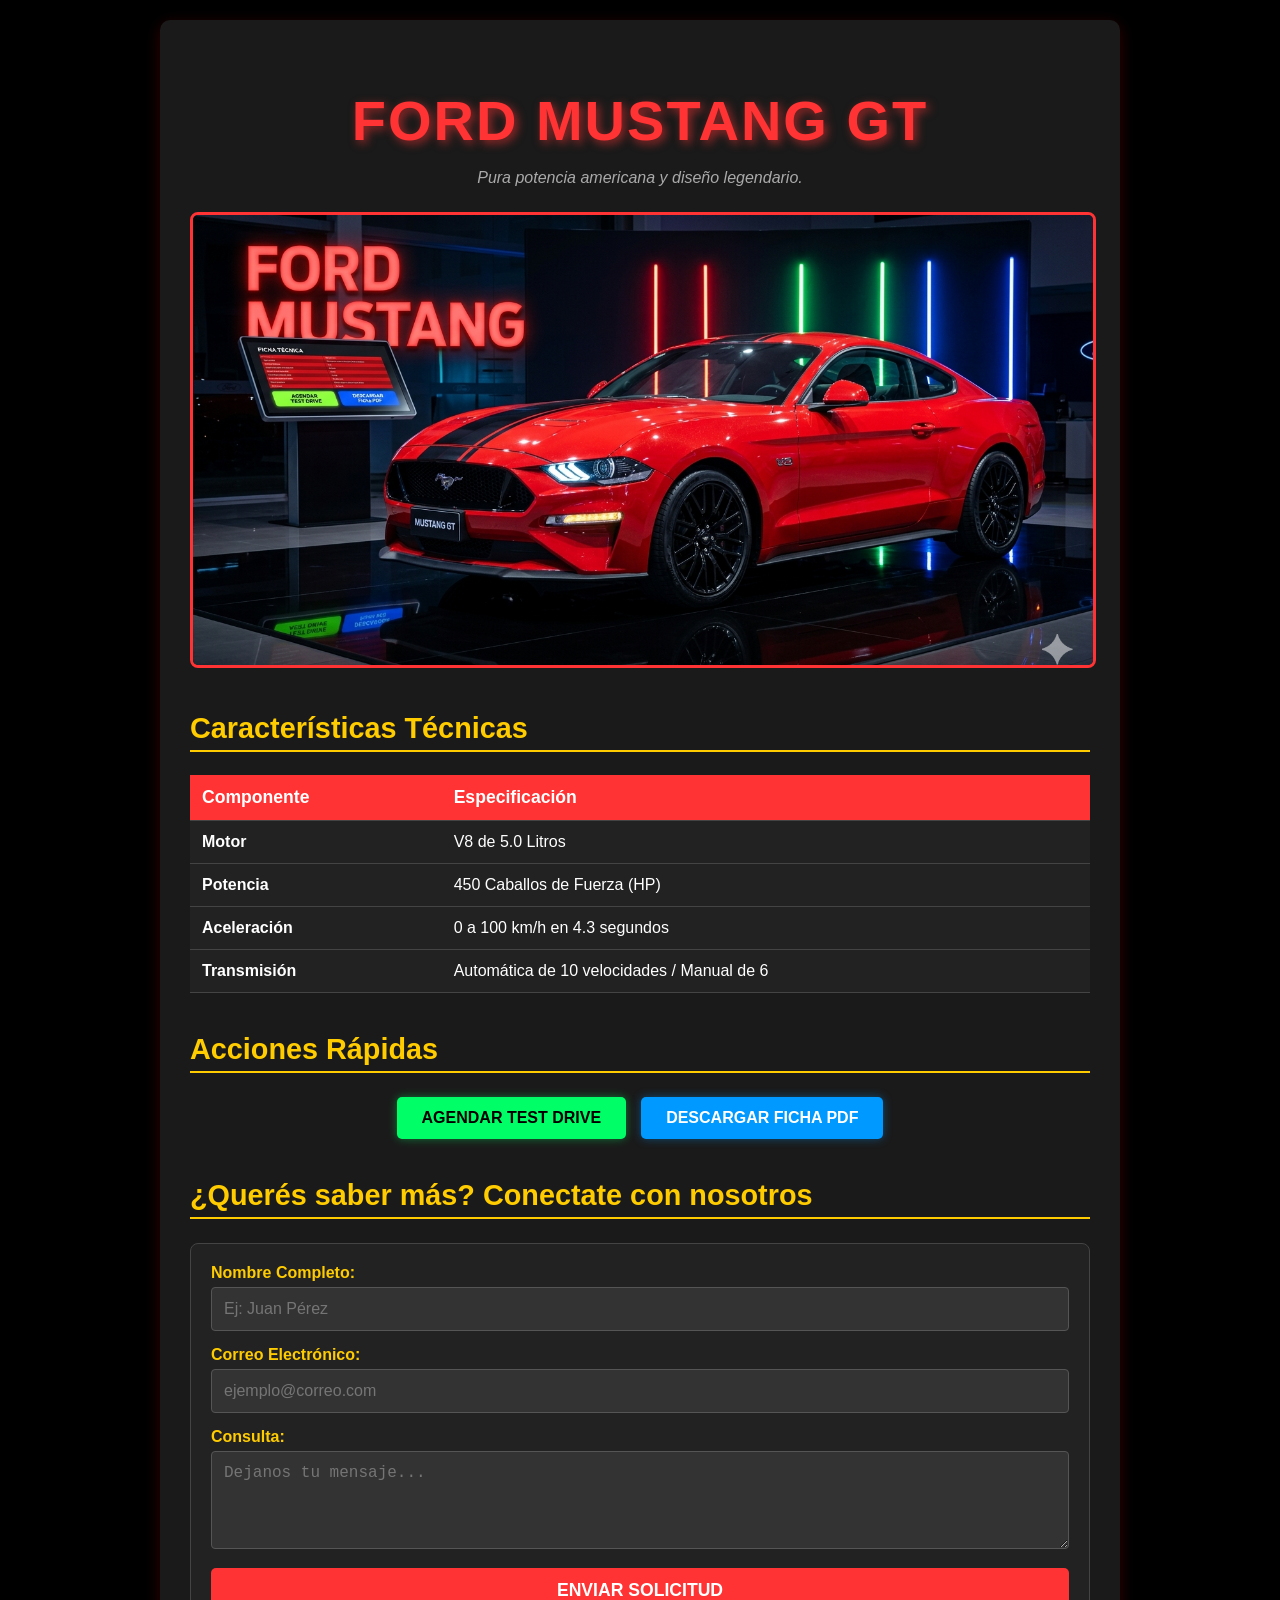
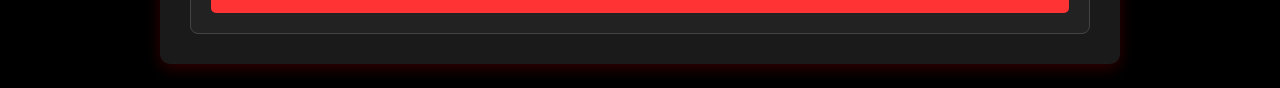
==== index.html @ 791cee48 "pre entrega" ====
<!DOCTYPE html>
<html lang="es">
<head>
    <meta charset="UTF-8">
    <meta name="viewport" content="width=device-width, initial-scale=1.0">
    <title>Ford Mustang - El Rey de la Ruta</title>
<link rel="stylesheet" href="prueba.css"
</head>
<body>

    <div class="container">
        <h1>FORD MUSTANG GT</h1>
        <p class="subtitulo">Pura potencia americana y diseño legendario.</p>

        <img src="img/auto.jpg" alt="Ford Mustang Rojo" class="auto-img">

        <h2>Características Técnicas</h2>
        <table>
            <thead>
                <tr>
                    <th>Componente</th>
                    <th>Especificación</th>
                </tr>
            </thead>
            <tbody>
                <tr>
                    <td><strong>Motor</strong></td>
                    <td>V8 de 5.0 Litros</td>
                </tr>
                <tr>
                    <td><strong>Potencia</strong></td>
                    <td>450 Caballos de Fuerza (HP)</td>
                </tr>
                <tr>
                    <td><strong>Aceleración</strong></td>
                    <td>0 a 100 km/h en 4.3 segundos</td>
                </tr>
                <tr>
                    <td><strong>Transmisión</strong></td>
                    <td>Automática de 10 velocidades / Manual de 6</td>
                </tr>
            </tbody>
        </table>

        <h2>Acciones Rápidas</h2>
        <div class="btn-container">
            <button class="btn btn-primary">Agendar Test Drive</button>
            <button class="btn btn-secondary">Descargar Ficha PDF</button>
        </div>

        <h2>¿Querés saber más? Conectate con nosotros</h2>
        <form>
            <div class="form-group">
                <label for="nombre">Nombre Completo:</label>
                <input type="text" id="nombre" placeholder="Ej: Juan Pérez" required>
            </div>
            
            <div class="form-group">
                <label for="email">Correo Electrónico:</label>
                <input type="email" id="email" placeholder="ejemplo@correo.com" required>
            </div>

            <div class="form-group">
                <label for="mensaje">Consulta:</label>
                <textarea id="mensaje" rows="4" placeholder="Dejanos tu mensaje..."></textarea>
            </div>

            <button type="submit" class="btn btn-submit">Enviar Solicitud</button>
        </form>
    </div>

</body>
</html>
---- prueba.css ----
/* ==========================================
   ESTILOS GENERALES Y FONDO NEGRO
   ========================================== */
body {
    background-color: #000000; /* Fondo 100% negro absoluto */
    color: #ffffff;            /* Texto blanco para que resalte */
    font-family: 'Segoe UI', Arial, sans-serif;
    margin: 0;
    padding: 20px;
}

/* Contenedor centralizado */
.container {
    max-width: 900px;
    margin: 0 auto;
    background-color: #1a1a1a; /* Fondo gris muy oscuro para el bloque central */
    padding: 30px;
    border-radius: 10px;
    box-shadow: 0 4px 15px rgba(255, 0, 0, 0.2); /* Sombra roja sutil */
}

/* ==========================================
   TEXTOS Y TÍTULOS RESALTADOS (LETRAS GRANDES)
   ========================================== */
h1 {
    font-size: 3.5rem; /* Tamaño de letra gigante */
    text-align: center;
    color: #ff3333; /* Rojo deportivo vibrante */
    text-transform: uppercase;
    letter-spacing: 2px;
    margin-bottom: 5px;
    text-shadow: 3px 3px 10px rgba(255, 51, 51, 0.6); /* Destello brillante */
}

.subtitulo {
    text-align: center; 
    font-style: italic; 
    color: #aaa;
    margin-bottom: 25px;
}

h2 {
    font-size: 1.8rem;
    color: #ffcc00; /* Amarillo para resaltar subsecciones */
    border-bottom: 2px solid #ffcc00;
    padding-bottom: 5px;
    margin-top: 40px;
}

/* ==========================================
   IMAGEN DEL AUTO
   ========================================== */
.auto-img {
    width: 100%;
    max-height: 450px;
    object-fit: cover;
    border-radius: 8px;
    border: 3px solid #ff3333; /* Borde rojo que combina con el título */
}

/* ==========================================
   TABLA DE ESPECIFICACIONES
   ========================================== */
table {
    width: 100%;
    border-collapse: collapse;
    margin-top: 15px;
    background-color: #222222;
}

th, td {
    padding: 12px;
    text-align: left;
    border-bottom: 1px solid #444;
}

th {
    background-color: #ff3333; /* Encabezado rojo */
    color: white;
    font-size: 1.1rem;
}

/* Efecto al pasar el mouse por las filas */
tr:hover {
    background-color: #2a2a2a;
}

/* ==========================================
   BOTONES CON COLORES RESALTADOS
   ========================================== */
.btn-container {
    display: flex;
    gap: 15px;
    margin-top: 20px;
    justify-content: center;
}

.btn {
    padding: 12px 25px;
    font-size: 1rem;
    font-weight: bold;
    border: none;
    border-radius: 5px;
    cursor: pointer;
    text-transform: uppercase;
    transition: transform 0.2s, filter 0.2s; /* Animación suave */
}

/* Botón Verde Neón */
.btn-primary {
    background-color: #00ff66; 
    color: #000000;
    box-shadow: 0 0 10px rgba(0, 255, 102, 0.4);
}

/* Botón Azul Eléctrico */
.btn-secondary {
    background-color: #0099ff; 
    color: #ffffff;
    box-shadow: 0 0 10px rgba(0, 153, 255, 0.4);
}

/* Efecto Hover: se agrandan y brillan más al pasar el cursor */
.btn:hover {
    transform: scale(1.05);
    filter: brightness(1.25);
}

/* ==========================================
   FORMULARIO INTERACTIVO
   ========================================== */
form {
    background-color: #222222;
    padding: 20px;
    border-radius: 8px;
    border: 1px solid #444;
    margin-top: 15px;
}

.form-group {
    margin-bottom: 15px;
}

label {
    display: block;
    margin-bottom: 5px;
    color: #ffcc00;
    font-weight: bold;
}

input[type="text"], input[type="email"], textarea {
    width: 100%;
    padding: 12px;
    box-sizing: border-box;
    background-color: #333333;
    border: 1px solid #555555;
    color: #ffffff;
    border-radius: 4px;
    font-size: 1rem;
}

/* Cuando hacés clic para escribir, el borde se vuelve rojo */
input:focus, textarea:focus {
    outline: none;
    border-color: #ff3333;
    box-shadow: 0 0 5px rgba(255, 51, 51, 0.5);
}

/* Botón de Enviar Formulario */
.btn-submit {
    background-color: #ff3333;
    color: white;
    width: 100%;
    padding: 12px;
    font-size: 1.1rem;
}
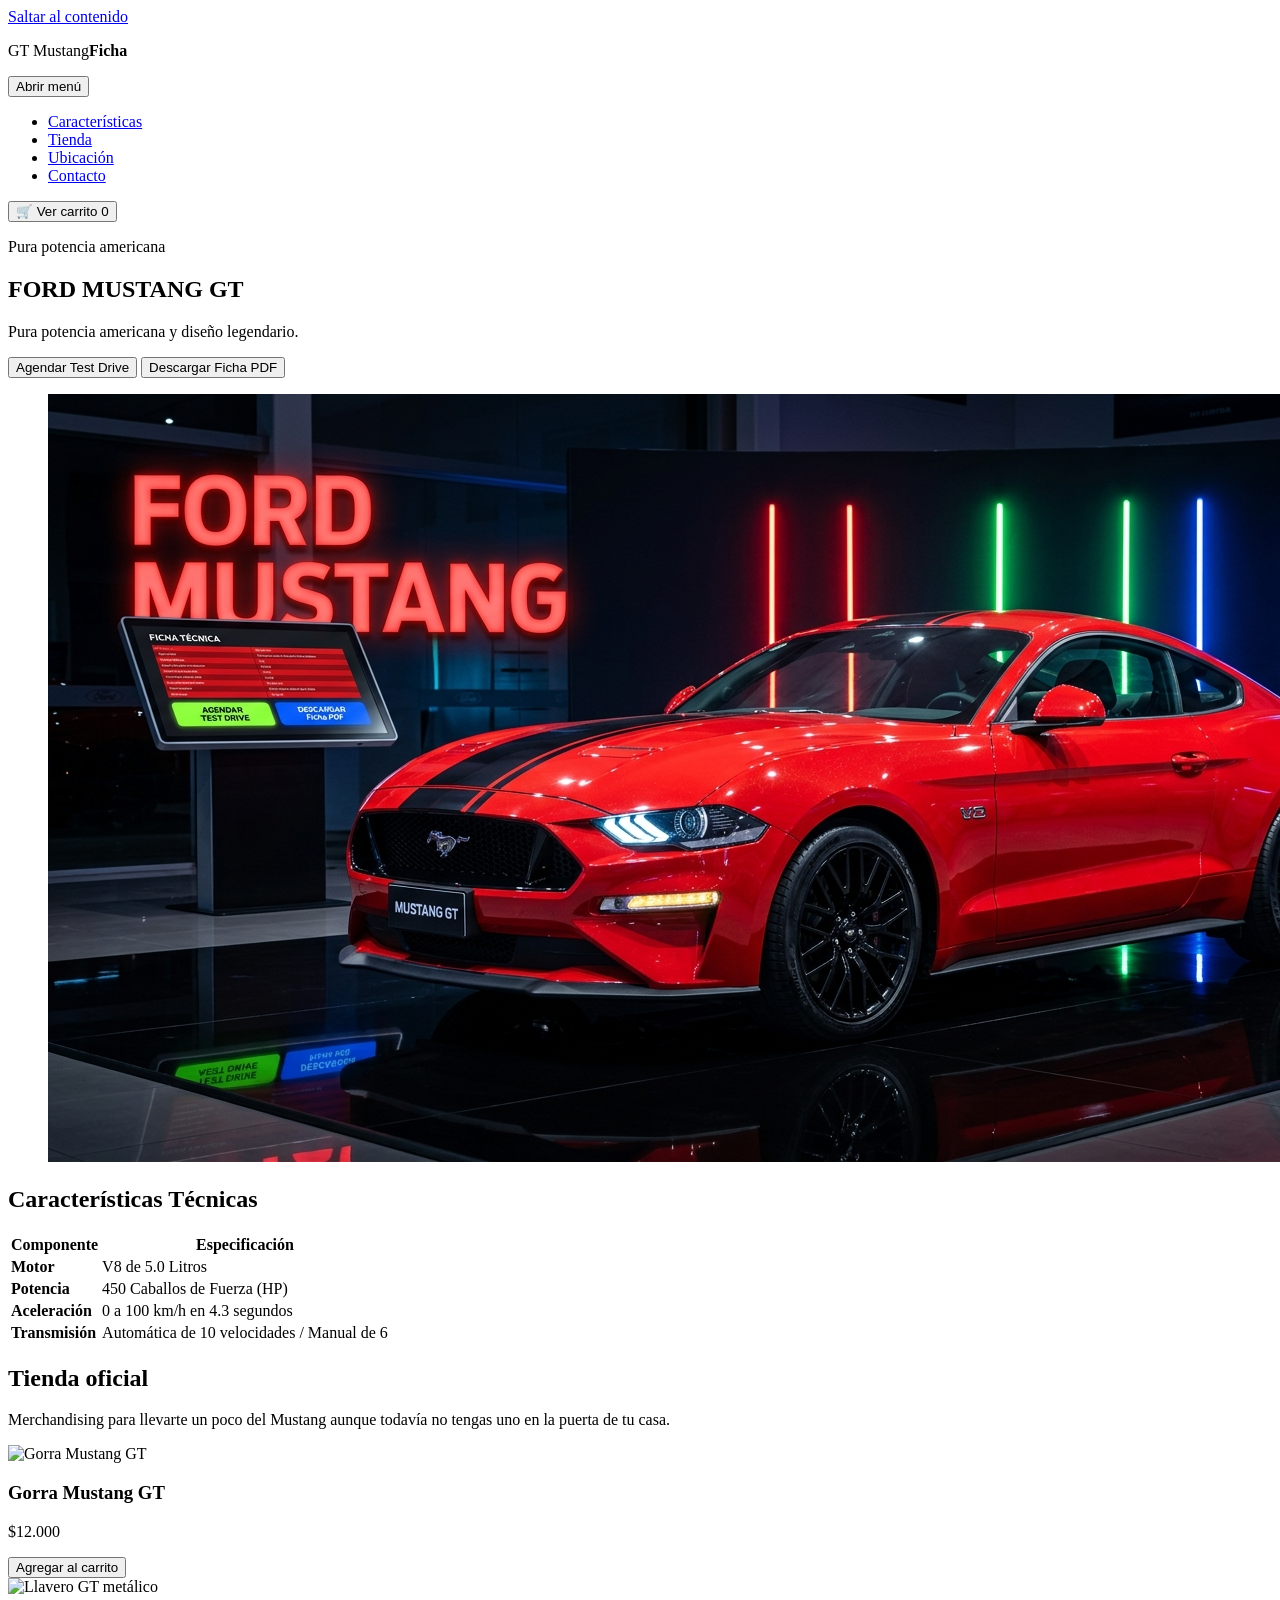
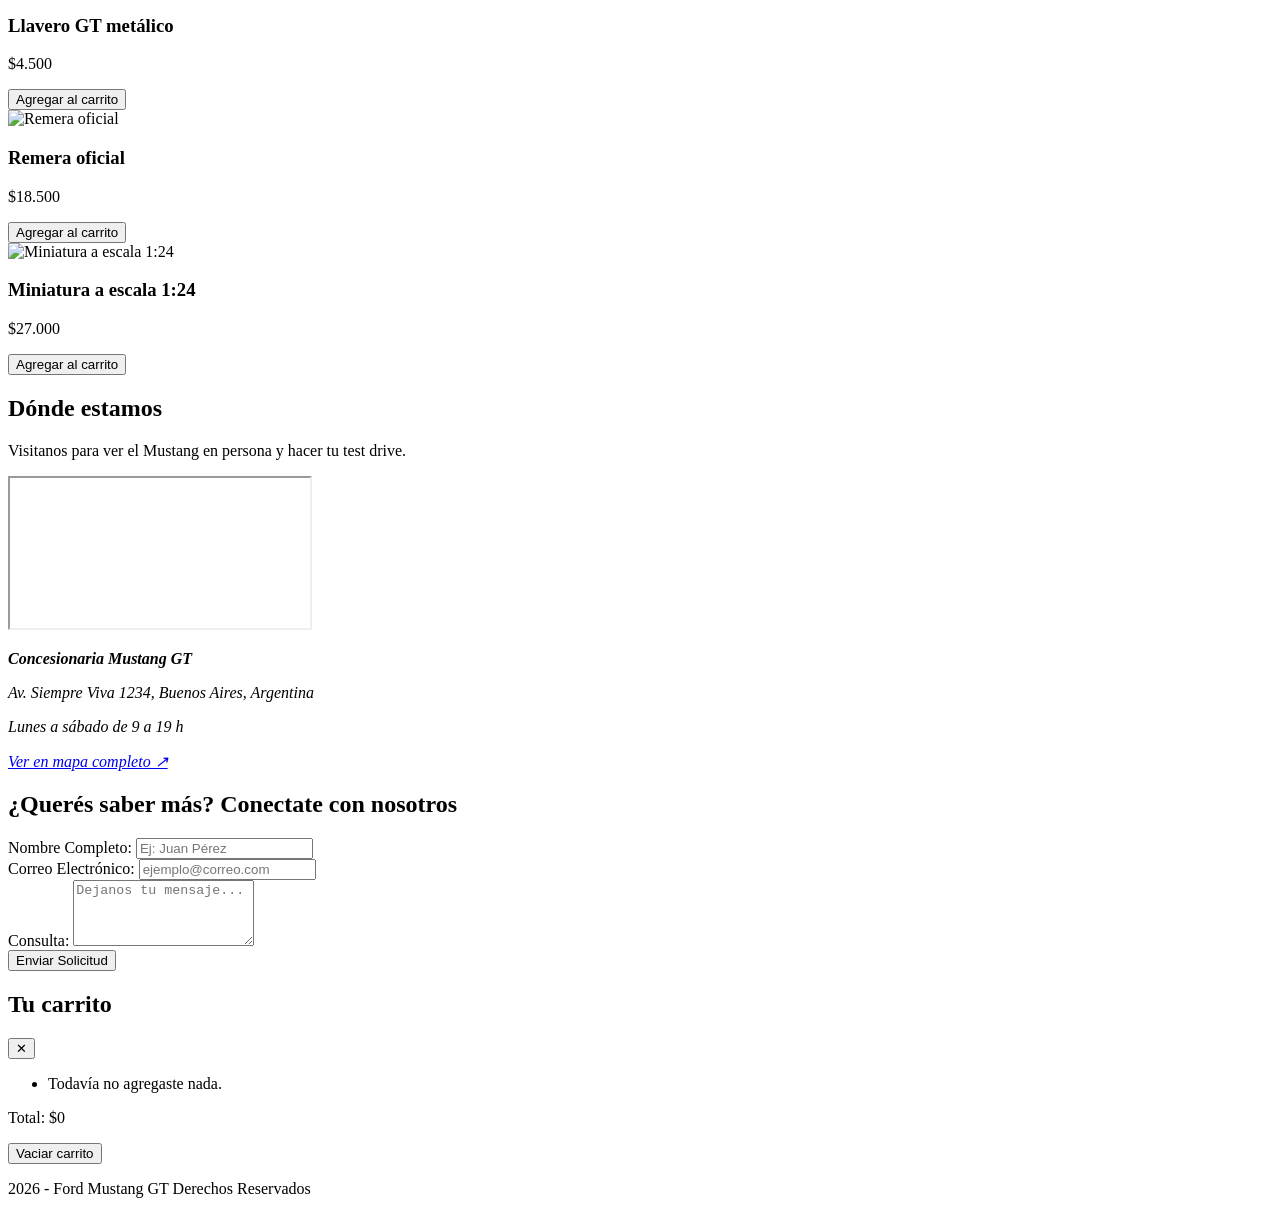
==== commit a6cdd829: "Update index.html" ====
--- a/index.html
+++ b/index.html
@@ -1,73 +1,217 @@
 <!DOCTYPE html>
 <html lang="es">
 <head>
-    <meta charset="UTF-8">
-    <meta name="viewport" content="width=device-width, initial-scale=1.0">
-    <title>Ford Mustang - El Rey de la Ruta</title>
-<link rel="stylesheet" href="prueba.css"
+  <meta charset="UTF-8">
+  <meta name="viewport" content="width=device-width, initial-scale=1.0">
+  <meta name="description" content="Ficha técnica interactiva del Ford Mustang GT: especificaciones, tienda oficial, ubicación y formulario de contacto.">
+  <title>Ford Mustang GT | El Rey de la Ruta</title>
+  <link rel="preconnect" href="https://fonts.googleapis.com">
+  <link rel="preconnect" href="https://fonts.gstatic.com" crossorigin>
+  <link href="https://fonts.googleapis.com/css2?family=Oswald:wght@500;600;700&family=Inter:wght@400;500;600&family=JetBrains+Mono:wght@500;600&display=swap" rel="stylesheet">
+  <link rel="stylesheet" href="css/prueba.css">
 </head>
 <body>
 
-    <div class="container">
-        <h1>FORD MUSTANG GT</h1>
+  <a class="skip-link" href="#contenido">Saltar al contenido</a>
+
+  <header class="site-header" id="inicio">
+    <div class="header-inner">
+      <p class="brand">
+        <span class="brand-mark">GT</span>
+        <span class="brand-text">Mustang<strong>Ficha</strong></span>
+      </p>
+
+      <button class="nav-toggle" id="navToggle" aria-expanded="false" aria-controls="navMenu">
+        <span></span><span></span><span></span>
+        <span class="sr-only">Abrir menú</span>
+      </button>
+
+      <nav class="site-nav" id="navMenu" aria-label="Navegación principal">
+        <ul>
+          <li><a href="#especificaciones">Características</a></li>
+          <li><a href="#tienda">Tienda</a></li>
+          <li><a href="#ubicacion">Ubicación</a></li>
+          <li><a href="#contacto">Contacto</a></li>
+        </ul>
+      </nav>
+
+      <button class="cart-toggle" id="cartToggle" aria-haspopup="dialog" aria-expanded="false" aria-controls="cartPanel">
+        <span aria-hidden="true">🛒</span>
+        <span class="cart-toggle-text">Ver carrito</span>
+        <span class="cart-count" id="cartCount">0</span>
+      </button>
+    </div>
+  </header>
+
+  <main id="contenido">
+
+    <section class="hero">
+      <div class="hero-copy">
+        <p class="eyebrow">Pura potencia americana</p>
+        <h1>FORD <span>MUSTANG GT</span></h1>
         <p class="subtitulo">Pura potencia americana y diseño legendario.</p>
-
-        <img src="img/auto.jpg" alt="Ford Mustang Rojo" class="auto-img">
-
-        <h2>Características Técnicas</h2>
+        <div class="btn-container">
+          <button class="btn btn-primary" id="btnTestDrive" type="button">Agendar Test Drive</button>
+          <button class="btn btn-secondary" id="btnFicha" type="button">Descargar Ficha PDF</button>
+        </div>
+        <p class="hero-hint" id="accionFeedback" role="status" aria-live="polite"></p>
+      </div>
+
+      <figure class="hero-figure">
+        <img src="img/auto.jpg" alt="Ford Mustang Rojo" class="auto-img" width="1408" height="768">
+      </figure>
+    </section>
+
+    <section class="section" id="especificaciones" aria-labelledby="specTitle">
+      <div class="section-head">
+        <h2 id="specTitle">Características Técnicas</h2>
+      </div>
+
+      <div class="table-container">
         <table>
-            <thead>
-                <tr>
-                    <th>Componente</th>
-                    <th>Especificación</th>
-                </tr>
-            </thead>
-            <tbody>
-                <tr>
-                    <td><strong>Motor</strong></td>
-                    <td>V8 de 5.0 Litros</td>
-                </tr>
-                <tr>
-                    <td><strong>Potencia</strong></td>
-                    <td>450 Caballos de Fuerza (HP)</td>
-                </tr>
-                <tr>
-                    <td><strong>Aceleración</strong></td>
-                    <td>0 a 100 km/h en 4.3 segundos</td>
-                </tr>
-                <tr>
-                    <td><strong>Transmisión</strong></td>
-                    <td>Automática de 10 velocidades / Manual de 6</td>
-                </tr>
-            </tbody>
+          <thead>
+            <tr>
+              <th>Componente</th>
+              <th>Especificación</th>
+            </tr>
+          </thead>
+          <tbody>
+            <tr>
+              <td><strong>Motor</strong></td>
+              <td>V8 de 5.0 Litros</td>
+            </tr>
+            <tr>
+              <td><strong>Potencia</strong></td>
+              <td>450 Caballos de Fuerza (HP)</td>
+            </tr>
+            <tr>
+              <td><strong>Aceleración</strong></td>
+              <td>0 a 100 km/h en 4.3 segundos</td>
+            </tr>
+            <tr>
+              <td><strong>Transmisión</strong></td>
+              <td>Automática de 10 velocidades / Manual de 6</td>
+            </tr>
+          </tbody>
         </table>
-
-        <h2>Acciones Rápidas</h2>
-        <div class="btn-container">
-            <button class="btn btn-primary">Agendar Test Drive</button>
-            <button class="btn btn-secondary">Descargar Ficha PDF</button>
-        </div>
-
-        <h2>¿Querés saber más? Conectate con nosotros</h2>
-        <form>
-            <div class="form-group">
-                <label for="nombre">Nombre Completo:</label>
-                <input type="text" id="nombre" placeholder="Ej: Juan Pérez" required>
-            </div>
-            
-            <div class="form-group">
-                <label for="email">Correo Electrónico:</label>
-                <input type="email" id="email" placeholder="ejemplo@correo.com" required>
-            </div>
-
-            <div class="form-group">
-                <label for="mensaje">Consulta:</label>
-                <textarea id="mensaje" rows="4" placeholder="Dejanos tu mensaje..."></textarea>
-            </div>
-
-            <button type="submit" class="btn btn-submit">Enviar Solicitud</button>
-        </form>
+      </div>
+    </section>
+
+    <!-- TIENDA / CARRITO -->
+    <section class="section section-alt" id="tienda" aria-labelledby="tiendaTitle">
+      <div class="section-head">
+        <h2 id="tiendaTitle">Tienda oficial</h2>
+        <p>Merchandising para llevarte un poco del Mustang aunque todavía no tengas uno en la puerta de tu casa.</p>
+      </div>
+
+      <div class="product-grid" id="productGrid">
+        <article class="product-card" data-id="gorra" data-nombre="Gorra Mustang GT" data-precio="12000">
+          <img src="img/productos/gorra.jpg" alt="Gorra Mustang GT" class="product-img">
+          <h3>Gorra Mustang GT</h3>
+          <p class="product-price">$12.000</p>
+          <button class="btn btn-primary btn-add" type="button">Agregar al carrito</button>
+        </article>
+
+        <article class="product-card" data-id="llavero" data-nombre="Llavero GT metálico" data-precio="4500">
+          <img src="img/productos/llavero.jpg" alt="Llavero GT metálico" class="product-img">
+          <h3>Llavero GT metálico</h3>
+          <p class="product-price">$4.500</p>
+          <button class="btn btn-primary btn-add" type="button">Agregar al carrito</button>
+        </article>
+
+        <article class="product-card" data-id="remera" data-nombre="Remera oficial" data-precio="18500">
+          <img src="img/productos/remera.jpg" alt="Remera oficial" class="product-img">
+          <h3>Remera oficial</h3>
+          <p class="product-price">$18.500</p>
+          <button class="btn btn-primary btn-add" type="button">Agregar al carrito</button>
+        </article>
+
+        <article class="product-card" data-id="miniatura" data-nombre="Miniatura a escala 1:24" data-precio="27000">
+          <img src="img/productos/miniatura.jpg" alt="Miniatura a escala 1:24" class="product-img">
+          <h3>Miniatura a escala 1:24</h3>
+          <p class="product-price">$27.000</p>
+          <button class="btn btn-primary btn-add" type="button">Agregar al carrito</button>
+        </article>
+      </div>
+    </section>
+
+    <section class="section" id="ubicacion" aria-labelledby="ubicacionTitle">
+      <div class="section-head">
+        <h2 id="ubicacionTitle">Dónde estamos</h2>
+        <p>Visitanos para ver el Mustang en persona y hacer tu test drive.</p>
+      </div>
+
+      <div class="location-grid">
+        <div class="map-container">
+          <iframe
+            title="Mapa de ubicación"
+            src="https://www.openstreetmap.org/export/embed.html?bbox=-58.4176%2C-34.6118%2C-58.3576%2C-34.5718&layer=mapnik&marker=-34.5918%2C-58.3876"
+            loading="lazy"
+            referrerpolicy="no-referrer-when-downgrade">
+          </iframe>
+        </div>
+
+        <address class="location-info">
+          <p><strong>Concesionaria Mustang GT</strong></p>
+          <p>Av. Siempre Viva 1234, Buenos Aires, Argentina</p>
+          <p>Lunes a sábado de 9 a 19 h</p>
+          <p><a href="https://www.openstreetmap.org/?mlat=-34.5918&mlon=-58.3876#map=15/-34.5918/-58.3876" target="_blank" rel="noopener noreferrer">Ver en mapa completo ↗</a></p>
+        </address>
+      </div>
+    </section>
+
+    <section class="section section-alt" id="contacto" aria-labelledby="contactoTitle">
+      <div class="section-head">
+        <h2 id="contactoTitle">¿Querés saber más? Conectate con nosotros</h2>
+      </div>
+
+      <form class="contact-form" id="contactForm" novalidate>
+        <div class="form-group">
+          <label for="nombre">Nombre Completo:</label>
+          <input type="text" id="nombre" name="nombre" placeholder="Ej: Juan Pérez" required minlength="3">
+          <span class="form-error" id="errorNombre"></span>
+        </div>
+
+        <div class="form-group">
+          <label for="email">Correo Electrónico:</label>
+          <input type="email" id="email" name="email" placeholder="ejemplo@correo.com" required>
+          <span class="form-error" id="errorEmail"></span>
+        </div>
+
+        <div class="form-group">
+          <label for="mensaje">Consulta:</label>
+          <textarea id="mensaje" name="mensaje" rows="4" placeholder="Dejanos tu mensaje..." required minlength="10"></textarea>
+          <span class="form-error" id="errorMensaje"></span>
+        </div>
+
+        <button type="submit" class="btn btn-submit">Enviar Solicitud</button>
+        <p class="form-status" id="formStatus" role="status" aria-live="polite"></p>
+      </form>
+    </section>
+
+  </main>
+
+  <div class="cart-overlay" id="cartOverlay"></div>
+  <aside class="cart-panel" id="cartPanel" role="dialog" aria-modal="true" aria-labelledby="cartTitle">
+    <div class="cart-panel-head">
+      <h2 id="cartTitle">Tu carrito</h2>
+      <button class="cart-close" id="cartClose" type="button" aria-label="Cerrar carrito">✕</button>
     </div>
 
+    <ul class="cart-items" id="cartItems">
+      <li class="cart-empty" id="cartEmpty">Todavía no agregaste nada.</li>
+    </ul>
+
+    <div class="cart-footer">
+      <p class="cart-total">Total: <span id="cartTotal">$0</span></p>
+      <button class="btn btn-submit" id="btnVaciarCarrito" type="button">Vaciar carrito</button>
+    </div>
+  </aside>
+
+  <footer class="site-footer">
+    <p>2026 - Ford Mustang GT Derechos Reservados</p>
+  </footer>
+
+  <script src="js/script.js" defer></script>
 </body>
-</html>+</html>
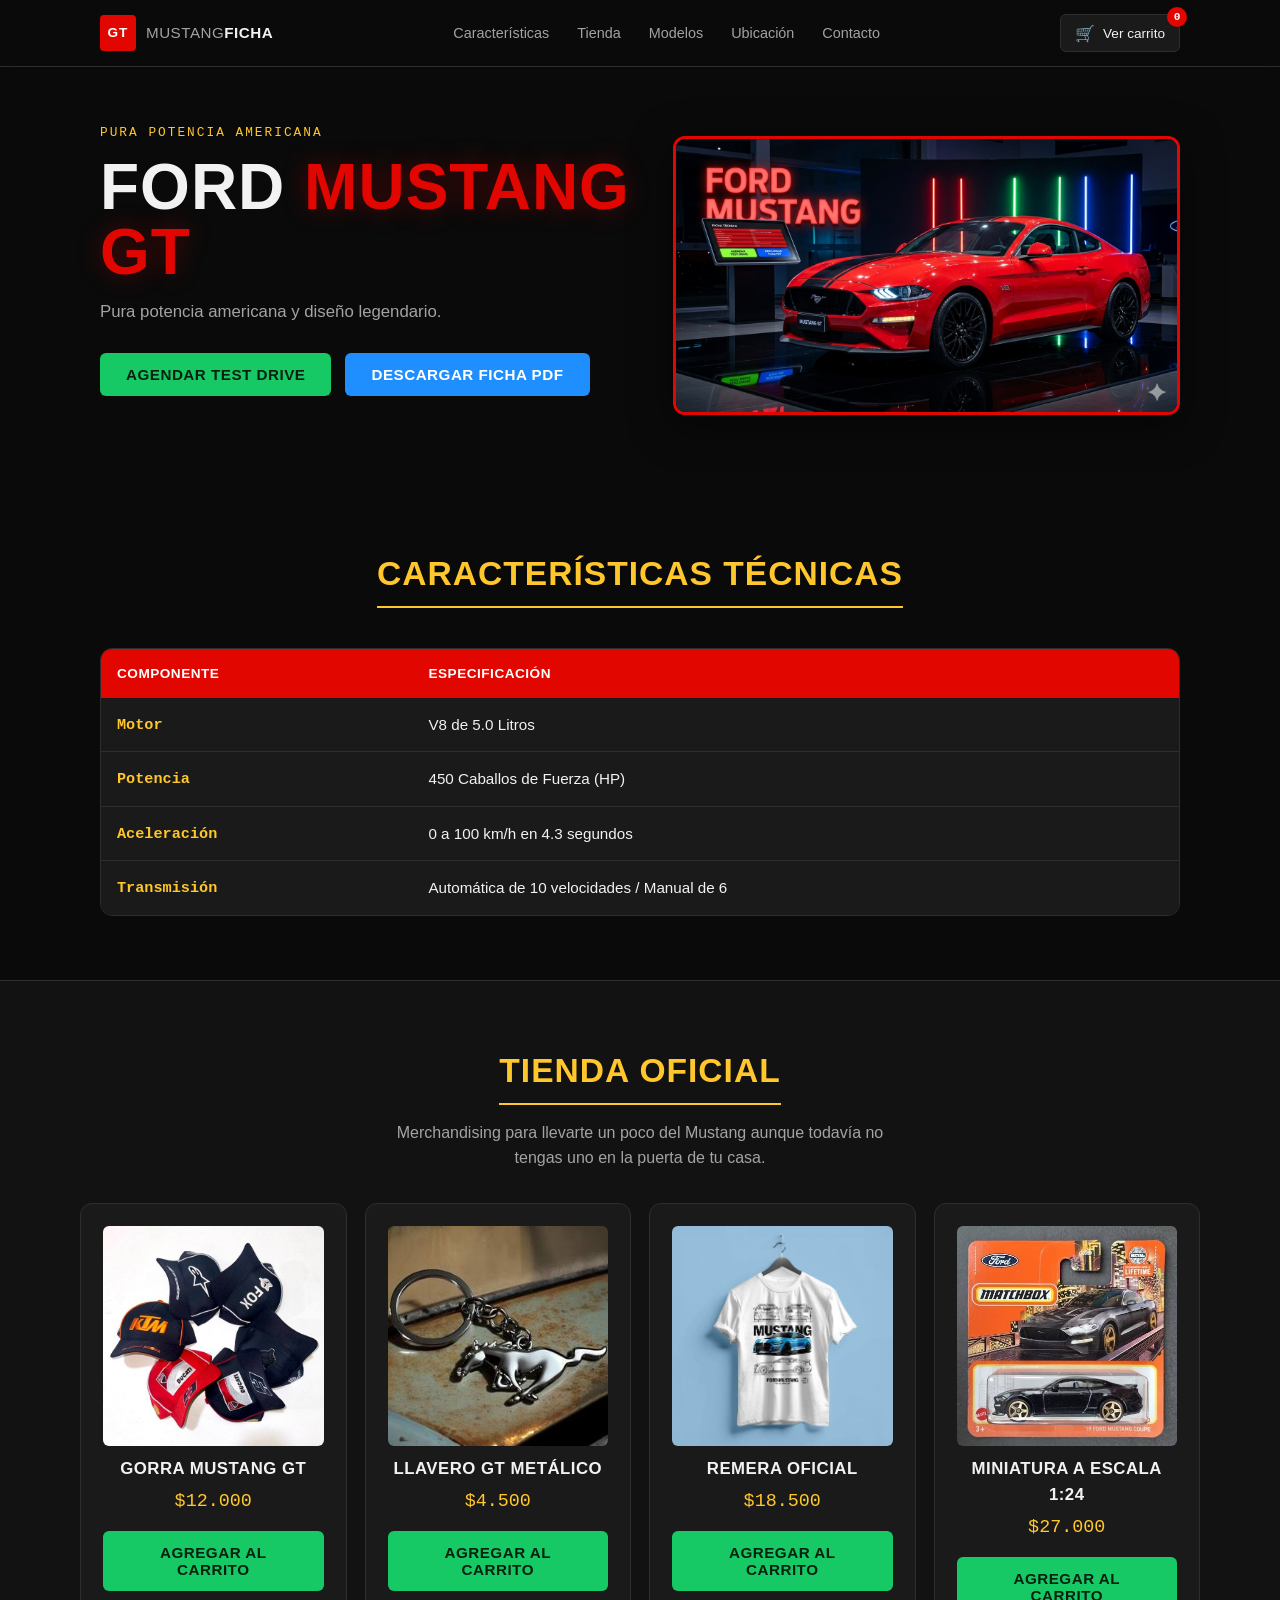
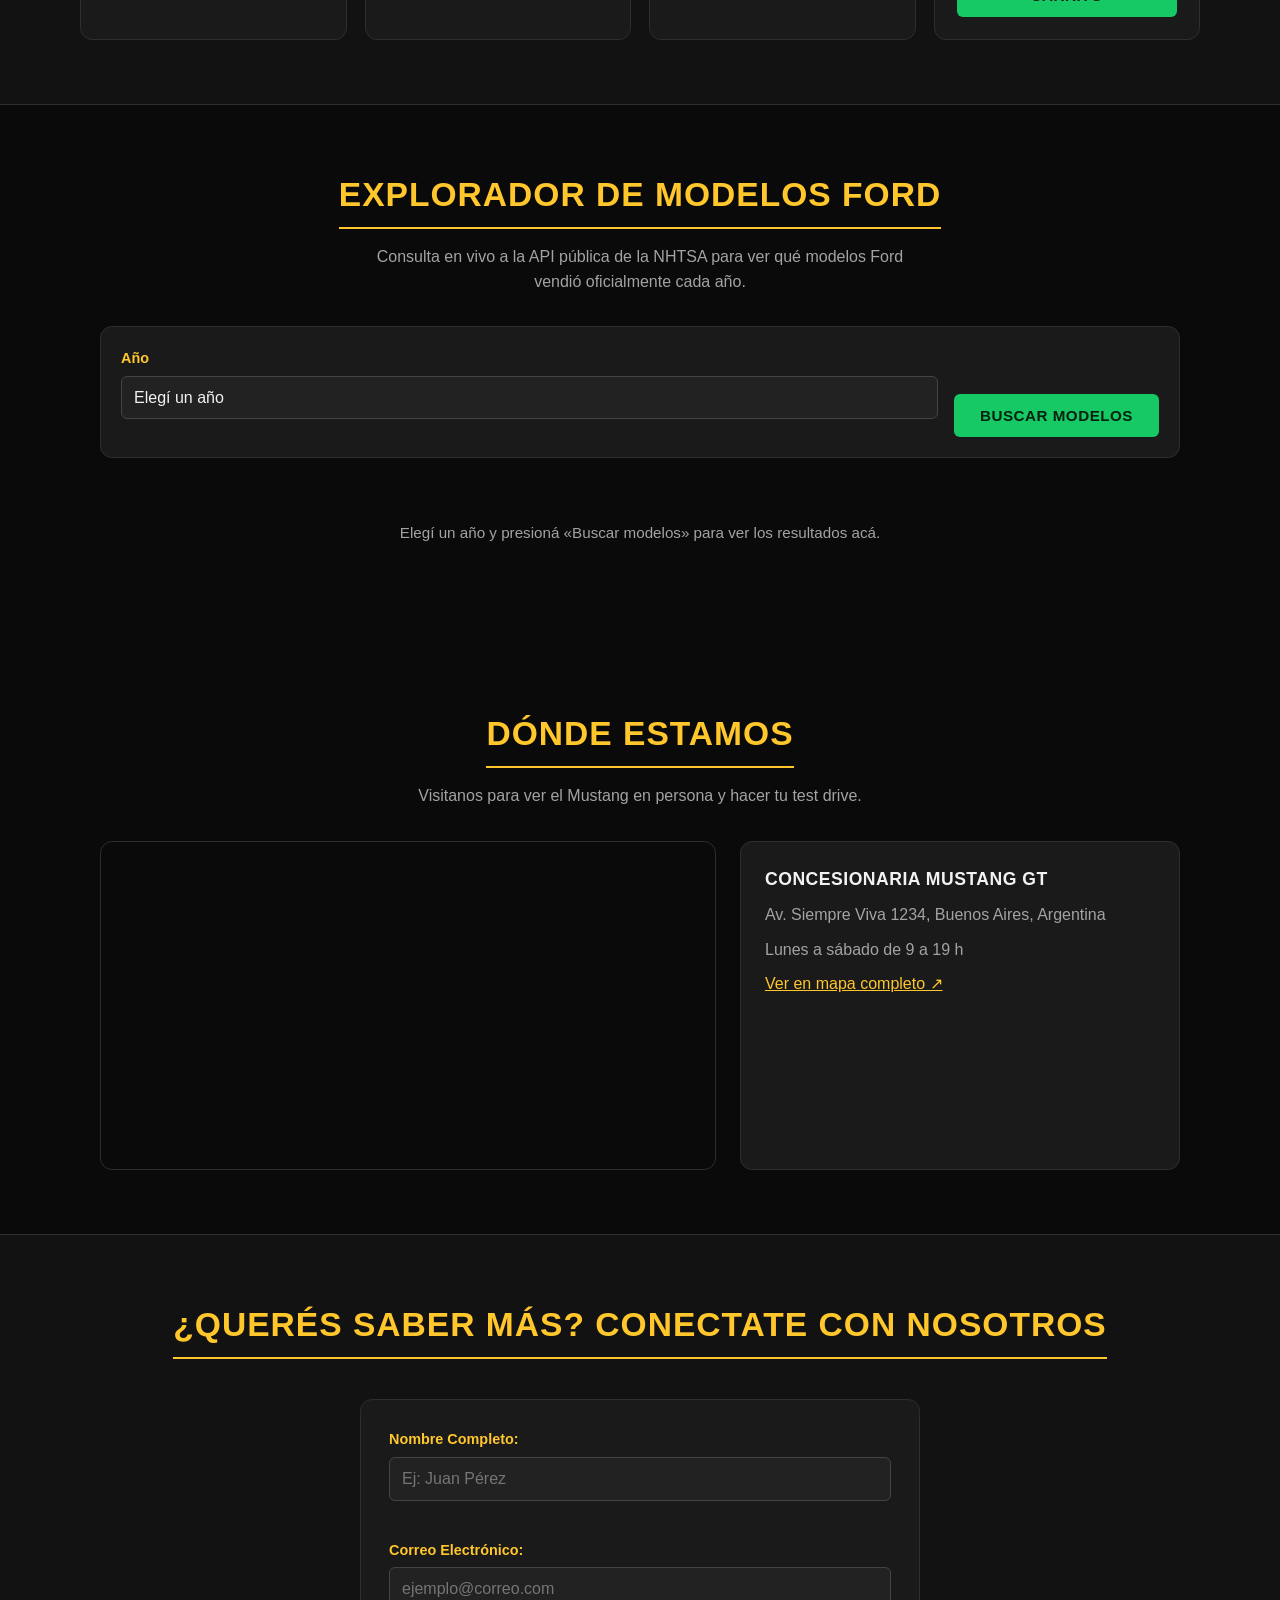
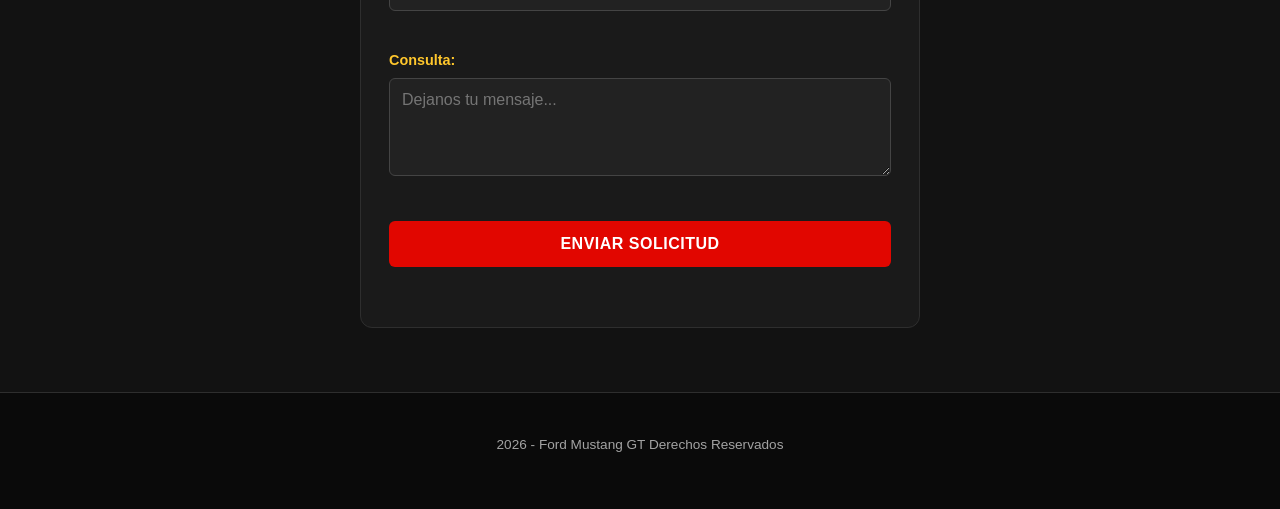
==== commit 8bb7fd50: "Agrego tienda con carrito, explorador de modelos con API, ubicacion y mejoras de diseno" ====
--- a/index.html
+++ b/index.html
@@ -30,6 +30,7 @@
         <ul>
           <li><a href="#especificaciones">Características</a></li>
           <li><a href="#tienda">Tienda</a></li>
+          <li><a href="#modelos">Modelos</a></li>
           <li><a href="#ubicacion">Ubicación</a></li>
           <li><a href="#contacto">Contacto</a></li>
         </ul>
@@ -97,7 +98,7 @@
       </div>
     </section>
 
-    <!-- TIENDA / CARRITO -->
+    
     <section class="section section-alt" id="tienda" aria-labelledby="tiendaTitle">
       <div class="section-head">
         <h2 id="tiendaTitle">Tienda oficial</h2>
@@ -135,6 +136,28 @@
       </div>
     </section>
 
+    <section class="section" id="modelos" aria-labelledby="modelosTitle">
+      <div class="section-head">
+        <h2 id="modelosTitle">Explorador de modelos Ford</h2>
+        <p>Consulta en vivo a la API pública de la NHTSA para ver qué modelos Ford vendió oficialmente cada año.</p>
+      </div>
+
+      <form class="model-form" id="modelForm">
+        <div class="form-group form-group--inline">
+          <label for="modelYear">Año</label>
+          <select id="modelYear" name="modelYear" required>
+            <option value="" disabled selected>Elegí un año</option>
+          </select>
+        </div>
+        <button type="submit" class="btn btn-primary" id="btnBuscarModelos">Buscar modelos</button>
+      </form>
+
+      <div class="model-results" id="modelResults" aria-live="polite">
+        <p class="model-hint">Elegí un año y presioná «Buscar modelos» para ver los resultados acá.</p>
+      </div>
+    </section>
+
+    
     <section class="section" id="ubicacion" aria-labelledby="ubicacionTitle">
       <div class="section-head">
         <h2 id="ubicacionTitle">Dónde estamos</h2>
@@ -191,6 +214,7 @@
 
   </main>
 
+  
   <div class="cart-overlay" id="cartOverlay"></div>
   <aside class="cart-panel" id="cartPanel" role="dialog" aria-modal="true" aria-labelledby="cartTitle">
     <div class="cart-panel-head">
@@ -214,4 +238,4 @@
 
   <script src="js/script.js" defer></script>
 </body>
-</html>
+</html>
--- a/css/prueba.css
+++ b/css/prueba.css
@@ -0,0 +1,929 @@
+:root {
+  --color-bg: #0a0a0a;
+  --color-bg-alt: #121212;
+  --color-surface: #1a1a1a;
+  --color-surface-2: #222222;
+  --color-border: #2e2e2e;
+
+  --color-text: #f2f2f2;
+  --color-text-muted: #a3a3a3;
+
+  --color-red: #e10600;
+  --color-red-glow: rgba(225, 6, 0, 0.35);
+  --color-amber: #ffc72c;
+  --color-green: #17c964;
+  --color-blue: #1f8fff;
+
+  --font-display: 'Oswald', Arial, sans-serif;
+  --font-body: 'Inter', 'Segoe UI', Arial, sans-serif;
+  --font-mono: 'JetBrains Mono', 'Courier New', monospace;
+
+  --radius-sm: 6px;
+  --radius-md: 12px;
+  --max-width: 1120px;
+
+  --transition: 0.2s ease;
+}
+
+*, *::before, *::after { box-sizing: border-box; }
+
+html { scroll-behavior: smooth; }
+
+body {
+  margin: 0;
+  background-color: var(--color-bg);
+  color: var(--color-text);
+  font-family: var(--font-body);
+  line-height: 1.55;
+}
+
+img { max-width: 100%; display: block; }
+
+a { color: inherit; }
+
+.sr-only {
+  position: absolute;
+  width: 1px; height: 1px;
+  padding: 0; margin: -1px;
+  overflow: hidden;
+  clip: rect(0, 0, 0, 0);
+  white-space: nowrap;
+  border: 0;
+}
+
+.skip-link {
+  position: absolute;
+  left: -999px;
+  top: 0;
+  background: var(--color-red);
+  color: #fff;
+  padding: 10px 16px;
+  z-index: 100;
+  border-radius: 0 0 var(--radius-sm) 0;
+}
+.skip-link:focus {
+  left: 0;
+}
+
+:focus-visible {
+  outline: 3px solid var(--color-amber);
+  outline-offset: 2px;
+}
+
+.site-header {
+  position: sticky;
+  top: 0;
+  z-index: 50;
+  background: rgba(10, 10, 10, 0.9);
+  backdrop-filter: blur(8px);
+  border-bottom: 1px solid var(--color-border);
+}
+
+.header-inner {
+  max-width: var(--max-width);
+  margin: 0 auto;
+  padding: 14px 20px;
+  display: flex;
+  align-items: center;
+  justify-content: space-between;
+  gap: 16px;
+}
+
+.brand {
+  display: flex;
+  align-items: center;
+  gap: 10px;
+  margin: 0;
+  font-family: var(--font-display);
+}
+
+.brand-mark {
+  display: grid;
+  place-items: center;
+  width: 36px;
+  height: 36px;
+  background: var(--color-red);
+  color: #fff;
+  border-radius: 4px;
+  font-weight: 700;
+  font-size: 0.85rem;
+  letter-spacing: 1px;
+}
+
+.brand-text {
+  font-size: 0.95rem;
+  letter-spacing: 0.5px;
+  text-transform: uppercase;
+  color: var(--color-text-muted);
+}
+.brand-text strong { color: var(--color-text); }
+
+.site-nav ul {
+  list-style: none;
+  display: flex;
+  gap: 24px;
+  margin: 0;
+  padding: 0;
+}
+
+.site-nav a {
+  text-decoration: none;
+  font-size: 0.9rem;
+  font-weight: 500;
+  color: var(--color-text-muted);
+  transition: color var(--transition);
+  padding: 6px 2px;
+  border-bottom: 2px solid transparent;
+}
+.site-nav a:hover,
+.site-nav a:focus-visible {
+  color: var(--color-amber);
+  border-bottom-color: var(--color-amber);
+}
+
+.nav-toggle {
+  display: none;
+  flex-direction: column;
+  justify-content: center;
+  gap: 5px;
+  width: 40px;
+  height: 36px;
+  background: transparent;
+  border: 1px solid var(--color-border);
+  border-radius: var(--radius-sm);
+  cursor: pointer;
+}
+.nav-toggle span {
+  display: block;
+  height: 2px;
+  width: 20px;
+  margin: 0 auto;
+  background: var(--color-text);
+  transition: transform var(--transition), opacity var(--transition);
+}
+.nav-toggle[aria-expanded="true"] span:nth-child(1) { transform: translateY(7px) rotate(45deg); }
+.nav-toggle[aria-expanded="true"] span:nth-child(2) { opacity: 0; }
+.nav-toggle[aria-expanded="true"] span:nth-child(3) { transform: translateY(-7px) rotate(-45deg); }
+
+.hero {
+  max-width: var(--max-width);
+  margin: 0 auto;
+  padding: 56px 20px;
+  display: grid;
+  grid-template-columns: 1.05fr 1fr;
+  gap: 40px;
+  align-items: center;
+}
+
+.eyebrow {
+  font-family: var(--font-mono);
+  font-size: 0.8rem;
+  letter-spacing: 2px;
+  text-transform: uppercase;
+  color: var(--color-amber);
+  margin: 0 0 12px;
+}
+
+.hero h1 {
+  font-family: var(--font-display);
+  font-size: clamp(2.4rem, 6vw, 4rem);
+  line-height: 1.02;
+  text-transform: uppercase;
+  letter-spacing: 1px;
+  margin: 0 0 14px;
+  color: var(--color-text);
+}
+.hero h1 span {
+  color: var(--color-red);
+  text-shadow: 0 0 24px var(--color-red-glow);
+}
+
+.subtitulo {
+  color: var(--color-text-muted);
+  font-size: 1.05rem;
+  max-width: 46ch;
+  margin: 0 0 28px;
+}
+
+.btn-container {
+  display: flex;
+  flex-wrap: wrap;
+  gap: 14px;
+}
+
+.hero-hint {
+  margin: 14px 0 0;
+  min-height: 1.2em;
+  font-size: 0.9rem;
+  color: var(--color-green);
+  font-family: var(--font-mono);
+}
+
+.hero-figure {
+  margin: 0;
+  position: relative;
+}
+
+.auto-img {
+  width: 100%;
+  height: 100%;
+  max-height: 420px;
+  object-fit: cover;
+  border-radius: var(--radius-md);
+  border: 3px solid var(--color-red);
+  box-shadow: 0 10px 40px rgba(0,0,0,0.5);
+}
+
+.hero-figure figcaption {
+  margin-top: 10px;
+  font-size: 0.8rem;
+  font-family: var(--font-mono);
+  color: var(--color-text-muted);
+  text-align: right;
+}
+
+.btn {
+  padding: 13px 26px;
+  font-size: 0.95rem;
+  font-family: var(--font-body);
+  font-weight: 600;
+  border: none;
+  border-radius: var(--radius-sm);
+  cursor: pointer;
+  text-transform: uppercase;
+  letter-spacing: 0.5px;
+  transition: transform var(--transition), filter var(--transition), box-shadow var(--transition);
+}
+
+.btn-primary {
+  background-color: var(--color-green);
+  color: #06210f;
+  box-shadow: 0 0 0 rgba(23, 201, 100, 0);
+}
+
+.btn-secondary {
+  background-color: var(--color-blue);
+  color: #ffffff;
+}
+
+.btn:hover {
+  transform: translateY(-2px) scale(1.02);
+  filter: brightness(1.12);
+}
+.btn:active { transform: translateY(0) scale(0.99); }
+
+.btn-submit {
+  background-color: var(--color-red);
+  color: #fff;
+  width: 100%;
+  padding: 14px;
+  font-size: 1rem;
+}
+
+.btn-submit:disabled {
+  opacity: 0.55;
+  cursor: not-allowed;
+  transform: none;
+}
+
+.section {
+  max-width: var(--max-width);
+  margin: 0 auto;
+  padding: 64px 20px;
+}
+
+.section-alt {
+  max-width: none;
+  background: var(--color-bg-alt);
+  border-top: 1px solid var(--color-border);
+  border-bottom: 1px solid var(--color-border);
+}
+.section-alt > * {
+  max-width: var(--max-width);
+  margin-left: auto;
+  margin-right: auto;
+}
+
+.section-head {
+  margin-bottom: 32px;
+  text-align: center;
+}
+
+.section-head h2 {
+  font-family: var(--font-display);
+  font-size: clamp(1.6rem, 3vw, 2.1rem);
+  text-transform: uppercase;
+  letter-spacing: 1px;
+  color: var(--color-amber);
+  margin: 0 0 8px;
+  display: inline-block;
+  border-bottom: 2px solid var(--color-amber);
+  padding-bottom: 6px;
+}
+
+.section-head p {
+  color: var(--color-text-muted);
+  margin: 8px auto 0;
+  max-width: 60ch;
+}
+
+.spec-grid {
+  display: grid;
+  grid-template-columns: repeat(auto-fit, minmax(200px, 1fr));
+  gap: 18px;
+  margin: 0;
+}
+
+.spec-card {
+  background: var(--color-surface);
+  border: 1px solid var(--color-border);
+  border-radius: var(--radius-md);
+  padding: 22px;
+  text-align: center;
+  transition: border-color var(--transition), transform var(--transition);
+}
+.spec-card:hover {
+  border-color: var(--color-red);
+  transform: translateY(-4px);
+}
+
+.spec-card dt {
+  font-size: 0.78rem;
+  text-transform: uppercase;
+  letter-spacing: 1.5px;
+  color: var(--color-text-muted);
+  margin-bottom: 8px;
+}
+
+.spec-value {
+  margin: 0;
+  font-family: var(--font-mono);
+  font-size: 1.9rem;
+  font-weight: 600;
+  color: var(--color-red);
+}
+.spec-value span {
+  font-size: 1rem;
+  color: var(--color-text-muted);
+  margin-left: 4px;
+}
+
+.spec-note {
+  margin: 8px 0 0;
+  font-size: 0.82rem;
+  color: var(--color-text-muted);
+}
+
+.table-container {
+  overflow-x: auto;
+  border-radius: var(--radius-md);
+  border: 1px solid var(--color-border);
+}
+
+table {
+  width: 100%;
+  border-collapse: collapse;
+  background-color: var(--color-surface);
+  font-size: 0.95rem;
+}
+
+thead th {
+  background-color: var(--color-red);
+  color: #fff;
+  text-align: left;
+  padding: 14px 16px;
+  font-family: var(--font-display);
+  text-transform: uppercase;
+  letter-spacing: 0.5px;
+  font-size: 0.85rem;
+}
+
+tbody td {
+  padding: 14px 16px;
+  border-bottom: 1px solid var(--color-border);
+  color: var(--color-text);
+}
+
+tbody tr:last-child td {
+  border-bottom: none;
+}
+
+tbody tr:hover {
+  background-color: var(--color-surface-2);
+}
+
+tbody td strong {
+  color: var(--color-amber);
+  font-family: var(--font-mono);
+  font-weight: 600;
+}
+
+.gallery-grid {
+  display: grid;
+  grid-template-columns: repeat(3, 1fr);
+  gap: 16px;
+}
+
+.gallery-item {
+  margin: 0;
+  position: relative;
+  overflow: hidden;
+  border-radius: var(--radius-md);
+  border: 1px solid var(--color-border);
+}
+
+.gallery-item--wide { grid-column: span 2; }
+
+.gallery-item img {
+  width: 100%;
+  height: 100%;
+  min-height: 260px;
+  object-fit: cover;
+  transition: transform 0.4s ease;
+}
+.gallery-item:hover img { transform: scale(1.06); }
+
+.gallery-item figcaption {
+  position: absolute;
+  left: 0; right: 0; bottom: 0;
+  padding: 14px 16px;
+  font-size: 0.85rem;
+  background: linear-gradient(to top, rgba(0,0,0,0.85), transparent);
+  color: #fff;
+}
+
+.model-form {
+  display: flex;
+  flex-wrap: wrap;
+  align-items: flex-end;
+  gap: 16px;
+  background: var(--color-surface);
+  border: 1px solid var(--color-border);
+  border-radius: var(--radius-md);
+  padding: 20px;
+  margin-bottom: 28px;
+}
+
+.form-group--inline { flex: 1 1 180px; margin-bottom: 0; }
+
+.model-results {
+  display: grid;
+  grid-template-columns: repeat(auto-fill, minmax(160px, 1fr));
+  gap: 12px;
+}
+
+.model-hint,
+.model-empty,
+.model-error {
+  grid-column: 1 / -1;
+  color: var(--color-text-muted);
+  font-size: 0.95rem;
+  text-align: center;
+  padding: 20px 0;
+}
+
+.model-error { color: var(--color-red); }
+
+.model-card {
+  background: var(--color-surface);
+  border: 1px solid var(--color-border);
+  border-radius: var(--radius-sm);
+  padding: 14px;
+  font-size: 0.9rem;
+  text-align: center;
+  transition: border-color var(--transition), background var(--transition);
+}
+.model-card:hover {
+  border-color: var(--color-amber);
+  background: var(--color-surface-2);
+}
+
+.model-loading {
+  grid-column: 1 / -1;
+  display: flex;
+  align-items: center;
+  justify-content: center;
+  gap: 10px;
+  color: var(--color-text-muted);
+  padding: 24px 0;
+}
+
+.spinner {
+  width: 18px;
+  height: 18px;
+  border-radius: 50%;
+  border: 2px solid var(--color-border);
+  border-top-color: var(--color-amber);
+  animation: spin 0.8s linear infinite;
+}
+
+@keyframes spin { to { transform: rotate(360deg); } }
+
+.contact-form {
+  background-color: var(--color-surface);
+  padding: 28px;
+  border-radius: var(--radius-md);
+  border: 1px solid var(--color-border);
+  max-width: 560px;
+  margin: 0 auto;
+}
+
+.form-group { margin-bottom: 18px; }
+
+label {
+  display: block;
+  margin-bottom: 6px;
+  color: var(--color-amber);
+  font-weight: 600;
+  font-size: 0.9rem;
+}
+
+input[type="text"],
+input[type="email"],
+select,
+textarea {
+  width: 100%;
+  padding: 12px;
+  background-color: var(--color-surface-2);
+  border: 1px solid #444;
+  color: var(--color-text);
+  border-radius: var(--radius-sm);
+  font-size: 1rem;
+  font-family: var(--font-body);
+}
+
+select { appearance: none; cursor: pointer; }
+
+input:focus, textarea:focus, select:focus {
+  outline: none;
+  border-color: var(--color-red);
+  box-shadow: 0 0 0 3px var(--color-red-glow);
+}
+
+input.is-invalid, textarea.is-invalid {
+  border-color: var(--color-red);
+}
+
+.form-error {
+  display: block;
+  min-height: 1.1em;
+  margin-top: 6px;
+  font-size: 0.8rem;
+  color: #ff7a70;
+}
+
+.form-status {
+  min-height: 1.2em;
+  margin: 14px 0 0;
+  font-size: 0.9rem;
+  text-align: center;
+  color: var(--color-green);
+}
+
+.site-footer {
+  display: flex;
+  align-items: center;
+  justify-content: center;
+  gap: 16px;
+  flex-wrap: wrap;
+  padding: 28px 20px 40px;
+  color: var(--color-text-muted);
+  font-size: 0.85rem;
+  text-align: center;
+}
+
+.btn-top {
+  width: 38px;
+  height: 38px;
+  border-radius: 50%;
+  border: 1px solid var(--color-border);
+  background: var(--color-surface);
+  color: var(--color-text);
+  cursor: pointer;
+  transition: border-color var(--transition), transform var(--transition);
+}
+.btn-top:hover { border-color: var(--color-amber); transform: translateY(-2px); }
+
+.cart-toggle {
+  position: relative;
+  display: flex;
+  align-items: center;
+  gap: 8px;
+  background: var(--color-surface);
+  border: 1px solid var(--color-border);
+  border-radius: var(--radius-sm);
+  padding: 0 14px;
+  height: 38px;
+  font-size: 1rem;
+  font-family: var(--font-body);
+  color: var(--color-text);
+  cursor: pointer;
+  transition: border-color var(--transition), transform var(--transition);
+}
+.cart-toggle:hover { border-color: var(--color-amber); transform: translateY(-2px); }
+
+.cart-toggle-text {
+  font-size: 0.85rem;
+  font-weight: 500;
+}
+
+.cart-count {
+  position: absolute;
+  top: -8px;
+  right: -8px;
+  min-width: 20px;
+  height: 20px;
+  padding: 0 4px;
+  border-radius: 999px;
+  background: var(--color-red);
+  color: #fff;
+  font-size: 0.7rem;
+  font-family: var(--font-mono);
+  font-weight: 600;
+  display: grid;
+  place-items: center;
+}
+
+.product-grid {
+  display: grid;
+  grid-template-columns: repeat(auto-fit, minmax(200px, 1fr));
+  gap: 18px;
+}
+
+.product-card {
+  background: var(--color-surface);
+  border: 1px solid var(--color-border);
+  border-radius: var(--radius-md);
+  padding: 22px;
+  text-align: center;
+  display: flex;
+  flex-direction: column;
+  align-items: center;
+  gap: 6px;
+  transition: border-color var(--transition), transform var(--transition);
+}
+.product-card:hover {
+  border-color: var(--color-amber);
+  transform: translateY(-4px);
+}
+
+.product-icon {
+  font-size: 2.2rem;
+  margin: 0 0 4px;
+}
+
+.product-img {
+  width: 100%;
+  aspect-ratio: 1 / 1;
+  object-fit: cover;
+  border-radius: var(--radius-sm);
+  margin: 0 0 4px;
+}
+
+.product-card h3 {
+  margin: 0;
+  font-family: var(--font-display);
+  font-size: 1.05rem;
+  text-transform: uppercase;
+  letter-spacing: 0.5px;
+}
+
+.product-price {
+  font-family: var(--font-mono);
+  color: var(--color-amber);
+  font-size: 1.15rem;
+  margin: 0 0 8px;
+}
+
+.btn-add { width: 100%; }
+
+.location-grid {
+  display: grid;
+  grid-template-columns: 1.4fr 1fr;
+  gap: 24px;
+  align-items: stretch;
+}
+
+.map-container {
+  border-radius: var(--radius-md);
+  overflow: hidden;
+  border: 1px solid var(--color-border);
+  min-height: 320px;
+}
+
+.map-container iframe {
+  width: 100%;
+  height: 100%;
+  min-height: 320px;
+  border: 0;
+  filter: grayscale(0.3) invert(0.92) contrast(0.9);
+}
+
+.location-info {
+  background: var(--color-surface);
+  border: 1px solid var(--color-border);
+  border-radius: var(--radius-md);
+  padding: 24px;
+  font-style: normal;
+  color: var(--color-text-muted);
+}
+.location-info p { margin: 0 0 10px; }
+.location-info p:first-child {
+  font-family: var(--font-display);
+  color: var(--color-text);
+  font-size: 1.1rem;
+  text-transform: uppercase;
+  letter-spacing: 0.5px;
+}
+.location-info a { color: var(--color-amber); }
+
+.cart-overlay {
+  position: fixed;
+  inset: 0;
+  background: rgba(0, 0, 0, 0.6);
+  z-index: 90;
+  opacity: 0;
+  visibility: hidden;
+  transition: opacity var(--transition), visibility var(--transition);
+}
+.cart-overlay.is-open {
+  opacity: 1;
+  visibility: visible;
+}
+
+.cart-panel {
+  position: fixed;
+  top: 0;
+  right: 0;
+  bottom: 0;
+  width: min(380px, 100%);
+  background: var(--color-surface);
+  border-left: 1px solid var(--color-border);
+  z-index: 95;
+  display: flex;
+  flex-direction: column;
+  padding: 22px;
+  box-shadow: -10px 0 30px rgba(0, 0, 0, 0.5);
+  transform: translateX(100%);
+  visibility: hidden;
+  transition: transform 0.3s ease, visibility 0.3s ease;
+}
+.cart-panel.is-open {
+  transform: translateX(0);
+  visibility: visible;
+}
+
+.cart-panel-head {
+  display: flex;
+  align-items: center;
+  justify-content: space-between;
+  border-bottom: 1px solid var(--color-border);
+  padding-bottom: 14px;
+  margin-bottom: 14px;
+}
+.cart-panel-head h2 {
+  margin: 0;
+  font-family: var(--font-display);
+  text-transform: uppercase;
+  font-size: 1.2rem;
+  color: var(--color-amber);
+}
+
+.cart-close {
+  background: transparent;
+  border: 1px solid var(--color-border);
+  color: var(--color-text);
+  border-radius: var(--radius-sm);
+  width: 32px;
+  height: 32px;
+  cursor: pointer;
+}
+.cart-close:hover { border-color: var(--color-red); }
+
+.cart-items {
+  list-style: none;
+  margin: 0;
+  padding: 0;
+  flex: 1;
+  overflow-y: auto;
+  display: flex;
+  flex-direction: column;
+  gap: 12px;
+}
+
+.cart-empty {
+  color: var(--color-text-muted);
+  text-align: center;
+  padding: 30px 0;
+}
+
+.cart-item {
+  display: flex;
+  align-items: center;
+  gap: 12px;
+  border: 1px solid var(--color-border);
+  border-radius: var(--radius-sm);
+  padding: 10px 12px;
+}
+
+.cart-item-icon {
+  width: 40px;
+  height: 40px;
+  object-fit: cover;
+  border-radius: var(--radius-sm);
+  flex-shrink: 0;
+}
+
+.cart-item-info { flex: 1; }
+.cart-item-info p { margin: 0; }
+.cart-item-name { font-size: 0.9rem; }
+.cart-item-price { font-family: var(--font-mono); color: var(--color-amber); font-size: 0.85rem; }
+
+.cart-item-qty {
+  display: flex;
+  align-items: center;
+  gap: 6px;
+}
+.cart-item-qty button {
+  width: 24px;
+  height: 24px;
+  border-radius: var(--radius-sm);
+  border: 1px solid var(--color-border);
+  background: var(--color-surface-2);
+  color: var(--color-text);
+  cursor: pointer;
+  line-height: 1;
+}
+.cart-item-qty button:hover { border-color: var(--color-amber); }
+
+.cart-item-remove {
+  background: transparent;
+  border: none;
+  color: var(--color-text-muted);
+  cursor: pointer;
+  font-size: 1.1rem;
+}
+.cart-item-remove:hover { color: var(--color-red); }
+
+.cart-footer {
+  border-top: 1px solid var(--color-border);
+  padding-top: 14px;
+  margin-top: 14px;
+}
+
+.cart-total {
+  font-family: var(--font-mono);
+  font-size: 1.1rem;
+  margin: 0 0 12px;
+  display: flex;
+  justify-content: space-between;
+}
+.cart-total span { color: var(--color-amber); }
+
+@media (max-width: 860px) {
+  .hero {
+    grid-template-columns: 1fr;
+  }
+  .hero-figure { order: -1; }
+  .gallery-grid { grid-template-columns: repeat(2, 1fr); }
+  .gallery-item--wide { grid-column: span 2; }
+  .location-grid { grid-template-columns: 1fr; }
+}
+
+@media (max-width: 640px) {
+  .site-nav {
+    position: absolute;
+    top: 100%;
+    left: 0;
+    right: 0;
+    background: var(--color-bg);
+    border-bottom: 1px solid var(--color-border);
+    max-height: 0;
+    overflow: hidden;
+    transition: max-height var(--transition);
+  }
+  .site-nav.is-open { max-height: 300px; }
+  .site-nav ul {
+    flex-direction: column;
+    gap: 0;
+    padding: 8px 20px 16px;
+  }
+  .site-nav a { display: block; padding: 12px 0; }
+  .nav-toggle { display: flex; }
+
+  .gallery-grid { grid-template-columns: 1fr; }
+  .gallery-item--wide { grid-column: span 1; }
+
+  .cart-toggle-text { display: none; }
+  .cart-toggle { padding: 0 10px; }
+
+  .btn-container { flex-direction: column; }
+  .btn-container .btn { width: 100%; }
+
+  .model-form { flex-direction: column; align-items: stretch; }
+}
+
+@media (prefers-reduced-motion: reduce) {
+  html { scroll-behavior: auto; }
+  * { animation-duration: 0.001ms !important; transition-duration: 0.001ms !important; }
+}
